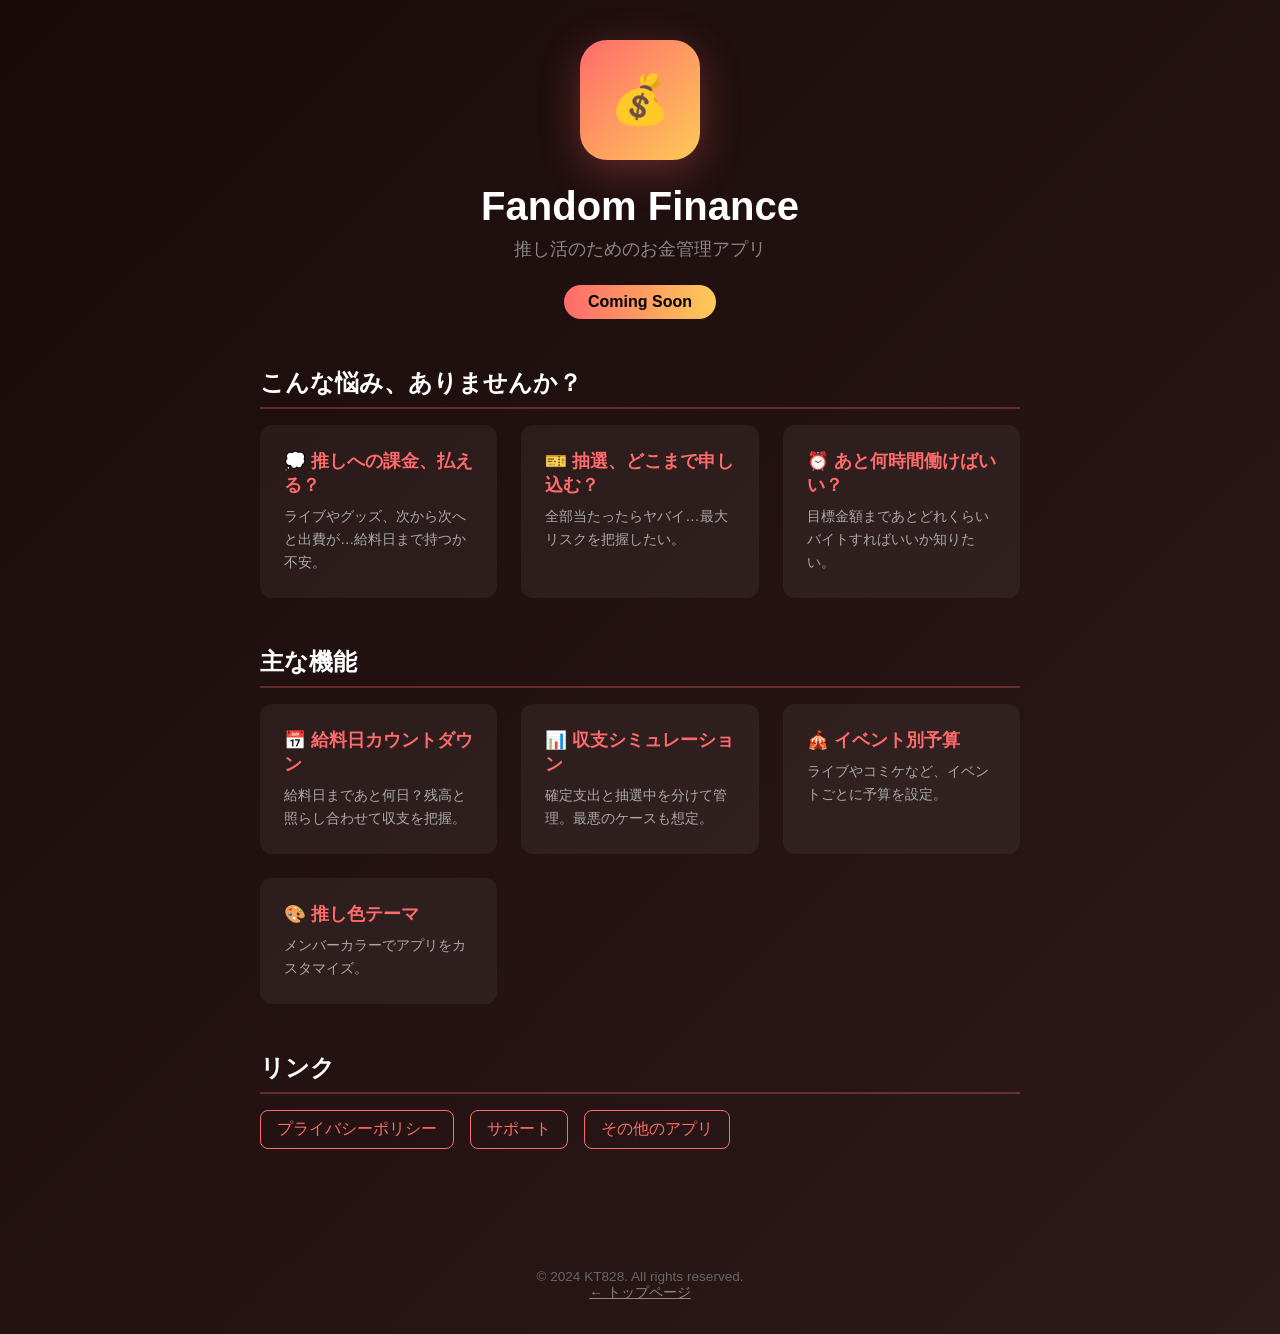
==== fandom/index.html @ 67153ea8 "feat: アプリランディングページを追加 - index.html: アプリ一覧ポータル - yomu/: YOMUランディングページ、プライバシーポリシー、サポート - fandom/: Fand" ====
<!DOCTYPE html>
<html lang="ja">
<head>
    <meta charset="UTF-8">
    <meta name="viewport" content="width=device-width, initial-scale=1.0">
    <title>Fandom Finance - 推し活のお金管理</title>
    <meta name="description" content="推し活のためのお金管理アプリ。給料日までの収支がすぐわかる。">
    <style>
        * { margin: 0; padding: 0; box-sizing: border-box; }
        body {
            font-family: -apple-system, BlinkMacSystemFont, 'Segoe UI', Roboto, sans-serif;
            background: linear-gradient(135deg, #1a0a0a 0%, #2d1a1a 100%);
            min-height: 100vh;
            color: #fff;
        }
        .container { max-width: 800px; margin: 0 auto; padding: 40px 20px; }
        header { text-align: center; margin-bottom: 3rem; }
        .app-icon {
            width: 120px; height: 120px;
            border-radius: 27px;
            background: linear-gradient(135deg, #ff6b6b, #feca57);
            display: flex; align-items: center; justify-content: center;
            font-size: 3rem;
            margin: 0 auto 1.5rem;
            box-shadow: 0 10px 40px rgba(255, 107, 107, 0.3);
        }
        h1 { font-size: 2.5rem; margin-bottom: 0.5rem; }
        .tagline { color: #888; font-size: 1.1rem; }
        .coming-soon {
            display: inline-block;
            background: linear-gradient(90deg, #ff6b6b, #feca57);
            color: #000;
            padding: 0.5rem 1.5rem;
            border-radius: 20px;
            font-weight: bold;
            margin-top: 1.5rem;
        }
        section { margin-bottom: 3rem; }
        h2 {
            font-size: 1.5rem;
            margin-bottom: 1rem;
            padding-bottom: 0.5rem;
            border-bottom: 2px solid rgba(255, 107, 107, 0.3);
        }
        .features {
            display: grid;
            grid-template-columns: repeat(auto-fit, minmax(200px, 1fr));
            gap: 1.5rem;
        }
        .feature {
            background: rgba(255,255,255,0.05);
            border-radius: 12px;
            padding: 1.5rem;
        }
        .feature h3 { font-size: 1.1rem; margin-bottom: 0.5rem; color: #ff6b6b; }
        .feature p { color: #aaa; font-size: 0.9rem; line-height: 1.6; }
        .links { display: flex; gap: 1rem; flex-wrap: wrap; }
        .links a {
            color: #ff6b6b;
            text-decoration: none;
            padding: 0.5rem 1rem;
            border: 1px solid #ff6b6b;
            border-radius: 8px;
            transition: all 0.3s;
        }
        .links a:hover { background: #ff6b6b; color: #000; }
        footer {
            text-align: center;
            padding: 2rem;
            color: #666;
            font-size: 0.85rem;
        }
        footer a { color: #888; }
    </style>
</head>
<body>
    <div class="container">
        <header>
            <div class="app-icon">💰</div>
            <h1>Fandom Finance</h1>
            <p class="tagline">推し活のためのお金管理アプリ</p>
            <span class="coming-soon">Coming Soon</span>
        </header>

        <section>
            <h2>こんな悩み、ありませんか？</h2>
            <div class="features">
                <div class="feature">
                    <h3>💭 推しへの課金、払える？</h3>
                    <p>ライブやグッズ、次から次へと出費が…給料日まで持つか不安。</p>
                </div>
                <div class="feature">
                    <h3>🎫 抽選、どこまで申し込む？</h3>
                    <p>全部当たったらヤバイ…最大リスクを把握したい。</p>
                </div>
                <div class="feature">
                    <h3>⏰ あと何時間働けばいい？</h3>
                    <p>目標金額まであとどれくらいバイトすればいいか知りたい。</p>
                </div>
            </div>
        </section>

        <section>
            <h2>主な機能</h2>
            <div class="features">
                <div class="feature">
                    <h3>📅 給料日カウントダウン</h3>
                    <p>給料日まであと何日？残高と照らし合わせて収支を把握。</p>
                </div>
                <div class="feature">
                    <h3>📊 収支シミュレーション</h3>
                    <p>確定支出と抽選中を分けて管理。最悪のケースも想定。</p>
                </div>
                <div class="feature">
                    <h3>🎪 イベント別予算</h3>
                    <p>ライブやコミケなど、イベントごとに予算を設定。</p>
                </div>
                <div class="feature">
                    <h3>🎨 推し色テーマ</h3>
                    <p>メンバーカラーでアプリをカスタマイズ。</p>
                </div>
            </div>
        </section>

        <section>
            <h2>リンク</h2>
            <div class="links">
                <a href="./privacy.html">プライバシーポリシー</a>
                <a href="./support.html">サポート</a>
                <a href="../">その他のアプリ</a>
            </div>
        </section>
    </div>

    <footer>
        <p>&copy; 2024 KT828. All rights reserved.</p>
        <p><a href="../">← トップページ</a></p>
    </footer>
</body>
</html>
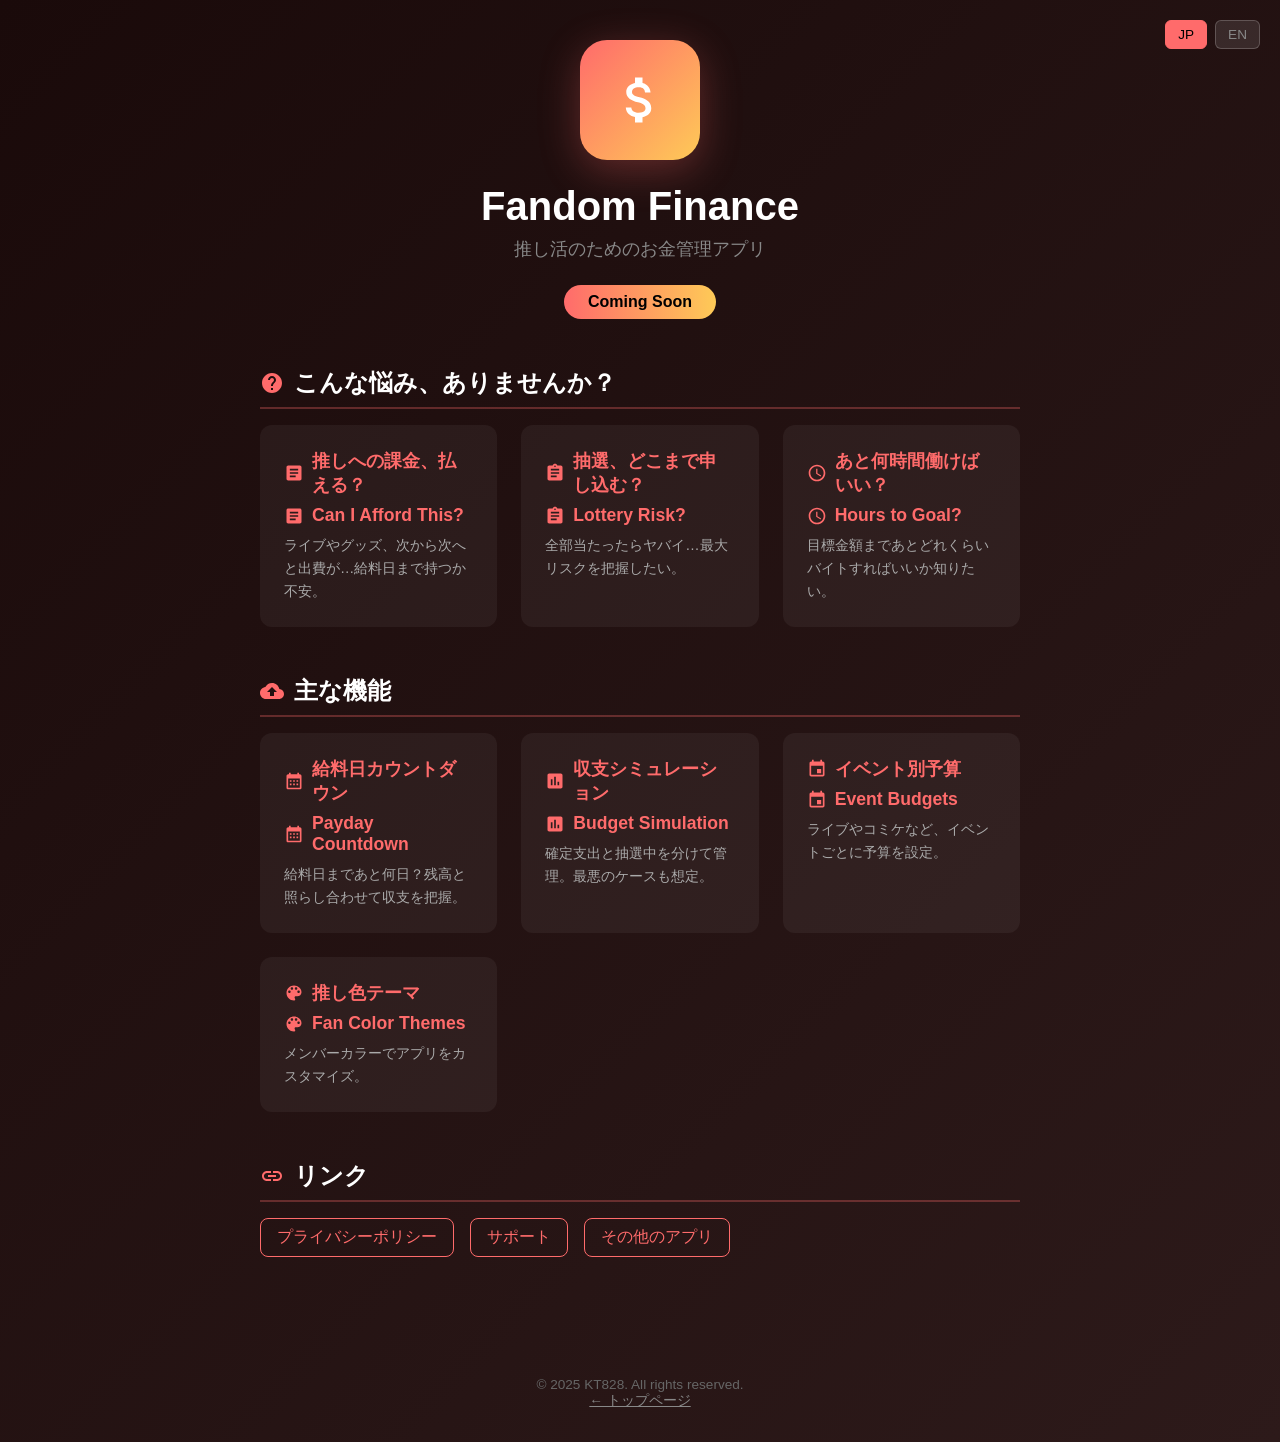
==== commit 8f53a693: "refactor: FandomFinance pages - SVG icons, bilingual, shared form - Replace emojis with Material Des" ====
--- a/fandom/index.html
+++ b/fandom/index.html
@@ -3,8 +3,8 @@
 <head>
     <meta charset="UTF-8">
     <meta name="viewport" content="width=device-width, initial-scale=1.0">
-    <title>Fandom Finance - 推し活のお金管理</title>
-    <meta name="description" content="推し活のためのお金管理アプリ。給料日までの収支がすぐわかる。">
+    <title>Fandom Finance - Fan Activity Budget Manager</title>
+    <meta name="description" content="Budget management app for fan activities. Track your spending until payday.">
     <style>
         * { margin: 0; padding: 0; box-sizing: border-box; }
         body {
@@ -14,15 +14,54 @@
             color: #fff;
         }
         .container { max-width: 800px; margin: 0 auto; padding: 40px 20px; }
+
+        /* Language Switcher */
+        .lang-switch {
+            position: fixed;
+            top: 20px;
+            right: 20px;
+            display: flex;
+            gap: 8px;
+            z-index: 100;
+        }
+        .lang-btn {
+            background: rgba(255,255,255,0.1);
+            border: 1px solid rgba(255,255,255,0.2);
+            color: #888;
+            padding: 6px 12px;
+            border-radius: 6px;
+            cursor: pointer;
+            font-size: 0.85rem;
+            transition: all 0.3s;
+        }
+        .lang-btn.active {
+            background: #ff6b6b;
+            border-color: #ff6b6b;
+            color: #000;
+        }
+        .lang-btn:hover:not(.active) {
+            background: rgba(255,255,255,0.2);
+            color: #fff;
+        }
+
+        /* Hide inactive language */
+        [data-lang="en"] { display: none; }
+        .lang-en [data-lang="ja"] { display: none; }
+        .lang-en [data-lang="en"] { display: block; }
+
         header { text-align: center; margin-bottom: 3rem; }
         .app-icon {
             width: 120px; height: 120px;
             border-radius: 27px;
             background: linear-gradient(135deg, #ff6b6b, #feca57);
             display: flex; align-items: center; justify-content: center;
-            font-size: 3rem;
             margin: 0 auto 1.5rem;
             box-shadow: 0 10px 40px rgba(255, 107, 107, 0.3);
+        }
+        .app-icon svg {
+            width: 60px;
+            height: 60px;
+            fill: white;
         }
         h1 { font-size: 2.5rem; margin-bottom: 0.5rem; }
         .tagline { color: #888; font-size: 1.1rem; }
@@ -41,6 +80,14 @@
             margin-bottom: 1rem;
             padding-bottom: 0.5rem;
             border-bottom: 2px solid rgba(255, 107, 107, 0.3);
+            display: flex;
+            align-items: center;
+            gap: 10px;
+        }
+        h2 svg {
+            width: 24px;
+            height: 24px;
+            fill: #ff6b6b;
         }
         .features {
             display: grid;
@@ -52,7 +99,20 @@
             border-radius: 12px;
             padding: 1.5rem;
         }
-        .feature h3 { font-size: 1.1rem; margin-bottom: 0.5rem; color: #ff6b6b; }
+        .feature h3 {
+            font-size: 1.1rem;
+            margin-bottom: 0.5rem;
+            color: #ff6b6b;
+            display: flex;
+            align-items: center;
+            gap: 8px;
+        }
+        .feature h3 svg {
+            width: 20px;
+            height: 20px;
+            fill: #ff6b6b;
+            flex-shrink: 0;
+        }
         .feature p { color: #aaa; font-size: 0.9rem; line-height: 1.6; }
         .links { display: flex; gap: 1rem; flex-wrap: wrap; }
         .links a {
@@ -74,67 +134,168 @@
     </style>
 </head>
 <body>
+    <div class="lang-switch">
+        <button class="lang-btn active" onclick="setLang('ja')">JP</button>
+        <button class="lang-btn" onclick="setLang('en')">EN</button>
+    </div>
+
     <div class="container">
         <header>
-            <div class="app-icon">💰</div>
+            <div class="app-icon">
+                <svg viewBox="0 0 24 24"><path d="M11.8 10.9c-2.27-.59-3-1.2-3-2.15 0-1.09 1.01-1.85 2.7-1.85 1.78 0 2.44.85 2.5 2.1h2.21c-.07-1.72-1.12-3.3-3.21-3.81V3h-3v2.16c-1.94.42-3.5 1.68-3.5 3.61 0 2.31 1.91 3.46 4.7 4.13 2.5.6 3 1.48 3 2.41 0 .69-.49 1.79-2.7 1.79-2.06 0-2.87-.92-2.98-2.1h-2.2c.12 2.19 1.76 3.42 3.68 3.83V21h3v-2.15c1.95-.37 3.5-1.5 3.5-3.55 0-2.84-2.43-3.81-4.7-4.4z"/></svg>
+            </div>
             <h1>Fandom Finance</h1>
-            <p class="tagline">推し活のためのお金管理アプリ</p>
+            <p class="tagline" data-lang="ja">推し活のためのお金管理アプリ</p>
+            <p class="tagline" data-lang="en">Budget Manager for Fan Activities</p>
             <span class="coming-soon">Coming Soon</span>
         </header>
 
         <section>
-            <h2>こんな悩み、ありませんか？</h2>
+            <h2 data-lang="ja">
+                <svg viewBox="0 0 24 24"><path d="M12 2C6.48 2 2 6.48 2 12s4.48 10 10 10 10-4.48 10-10S17.52 2 12 2zm1 17h-2v-2h2v2zm2.07-7.75l-.9.92C13.45 12.9 13 13.5 13 15h-2v-.5c0-1.1.45-2.1 1.17-2.83l1.24-1.26c.37-.36.59-.86.59-1.41 0-1.1-.9-2-2-2s-2 .9-2 2H8c0-2.21 1.79-4 4-4s4 1.79 4 4c0 .88-.36 1.68-.93 2.25z"/></svg>
+                こんな悩み、ありませんか？
+            </h2>
+            <h2 data-lang="en">
+                <svg viewBox="0 0 24 24"><path d="M12 2C6.48 2 2 6.48 2 12s4.48 10 10 10 10-4.48 10-10S17.52 2 12 2zm1 17h-2v-2h2v2zm2.07-7.75l-.9.92C13.45 12.9 13 13.5 13 15h-2v-.5c0-1.1.45-2.1 1.17-2.83l1.24-1.26c.37-.36.59-.86.59-1.41 0-1.1-.9-2-2-2s-2 .9-2 2H8c0-2.21 1.79-4 4-4s4 1.79 4 4c0 .88-.36 1.68-.93 2.25z"/></svg>
+                Sound Familiar?
+            </h2>
             <div class="features">
                 <div class="feature">
-                    <h3>💭 推しへの課金、払える？</h3>
-                    <p>ライブやグッズ、次から次へと出費が…給料日まで持つか不安。</p>
-                </div>
-                <div class="feature">
-                    <h3>🎫 抽選、どこまで申し込む？</h3>
-                    <p>全部当たったらヤバイ…最大リスクを把握したい。</p>
-                </div>
-                <div class="feature">
-                    <h3>⏰ あと何時間働けばいい？</h3>
-                    <p>目標金額まであとどれくらいバイトすればいいか知りたい。</p>
+                    <h3 data-lang="ja">
+                        <svg viewBox="0 0 24 24"><path d="M19 3H5c-1.1 0-2 .9-2 2v14c0 1.1.9 2 2 2h14c1.1 0 2-.9 2-2V5c0-1.1-.9-2-2-2zm-5 14H7v-2h7v2zm3-4H7v-2h10v2zm0-4H7V7h10v2z"/></svg>
+                        推しへの課金、払える？
+                    </h3>
+                    <h3 data-lang="en">
+                        <svg viewBox="0 0 24 24"><path d="M19 3H5c-1.1 0-2 .9-2 2v14c0 1.1.9 2 2 2h14c1.1 0 2-.9 2-2V5c0-1.1-.9-2-2-2zm-5 14H7v-2h7v2zm3-4H7v-2h10v2zm0-4H7V7h10v2z"/></svg>
+                        Can I Afford This?
+                    </h3>
+                    <p data-lang="ja">ライブやグッズ、次から次へと出費が…給料日まで持つか不安。</p>
+                    <p data-lang="en">Concerts, merch, events... Will my budget last until payday?</p>
+                </div>
+                <div class="feature">
+                    <h3 data-lang="ja">
+                        <svg viewBox="0 0 24 24"><path d="M19 3h-4.18C14.4 1.84 13.3 1 12 1c-1.3 0-2.4.84-2.82 2H5c-1.1 0-2 .9-2 2v14c0 1.1.9 2 2 2h14c1.1 0 2-.9 2-2V5c0-1.1-.9-2-2-2zm-7 0c.55 0 1 .45 1 1s-.45 1-1 1-1-.45-1-1 .45-1 1-1zm2 14H7v-2h7v2zm3-4H7v-2h10v2zm0-4H7V7h10v2z"/></svg>
+                        抽選、どこまで申し込む？
+                    </h3>
+                    <h3 data-lang="en">
+                        <svg viewBox="0 0 24 24"><path d="M19 3h-4.18C14.4 1.84 13.3 1 12 1c-1.3 0-2.4.84-2.82 2H5c-1.1 0-2 .9-2 2v14c0 1.1.9 2 2 2h14c1.1 0 2-.9 2-2V5c0-1.1-.9-2-2-2zm-7 0c.55 0 1 .45 1 1s-.45 1-1 1-1-.45-1-1 .45-1 1-1zm2 14H7v-2h7v2zm3-4H7v-2h10v2zm0-4H7V7h10v2z"/></svg>
+                        Lottery Risk?
+                    </h3>
+                    <p data-lang="ja">全部当たったらヤバイ…最大リスクを把握したい。</p>
+                    <p data-lang="en">What if all my lottery entries win? Know your max risk.</p>
+                </div>
+                <div class="feature">
+                    <h3 data-lang="ja">
+                        <svg viewBox="0 0 24 24"><path d="M11.99 2C6.47 2 2 6.48 2 12s4.47 10 9.99 10C17.52 22 22 17.52 22 12S17.52 2 11.99 2zM12 20c-4.42 0-8-3.58-8-8s3.58-8 8-8 8 3.58 8 8-3.58 8-8 8zm.5-13H11v6l5.25 3.15.75-1.23-4.5-2.67z"/></svg>
+                        あと何時間働けばいい？
+                    </h3>
+                    <h3 data-lang="en">
+                        <svg viewBox="0 0 24 24"><path d="M11.99 2C6.47 2 2 6.48 2 12s4.47 10 9.99 10C17.52 22 22 17.52 22 12S17.52 2 11.99 2zM12 20c-4.42 0-8-3.58-8-8s3.58-8 8-8 8 3.58 8 8-3.58 8-8 8zm.5-13H11v6l5.25 3.15.75-1.23-4.5-2.67z"/></svg>
+                        Hours to Goal?
+                    </h3>
+                    <p data-lang="ja">目標金額まであとどれくらいバイトすればいいか知りたい。</p>
+                    <p data-lang="en">Calculate how many work hours until you reach your savings goal.</p>
                 </div>
             </div>
         </section>
 
         <section>
-            <h2>主な機能</h2>
+            <h2 data-lang="ja">
+                <svg viewBox="0 0 24 24"><path d="M19.35 10.04C18.67 6.59 15.64 4 12 4 9.11 4 6.6 5.64 5.35 8.04 2.34 8.36 0 10.91 0 14c0 3.31 2.69 6 6 6h13c2.76 0 5-2.24 5-5 0-2.64-2.05-4.78-4.65-4.96zM14 13v4h-4v-4H7l5-5 5 5h-3z"/></svg>
+                主な機能
+            </h2>
+            <h2 data-lang="en">
+                <svg viewBox="0 0 24 24"><path d="M19.35 10.04C18.67 6.59 15.64 4 12 4 9.11 4 6.6 5.64 5.35 8.04 2.34 8.36 0 10.91 0 14c0 3.31 2.69 6 6 6h13c2.76 0 5-2.24 5-5 0-2.64-2.05-4.78-4.65-4.96zM14 13v4h-4v-4H7l5-5 5 5h-3z"/></svg>
+                Key Features
+            </h2>
             <div class="features">
                 <div class="feature">
-                    <h3>📅 給料日カウントダウン</h3>
-                    <p>給料日まであと何日？残高と照らし合わせて収支を把握。</p>
-                </div>
-                <div class="feature">
-                    <h3>📊 収支シミュレーション</h3>
-                    <p>確定支出と抽選中を分けて管理。最悪のケースも想定。</p>
-                </div>
-                <div class="feature">
-                    <h3>🎪 イベント別予算</h3>
-                    <p>ライブやコミケなど、イベントごとに予算を設定。</p>
-                </div>
-                <div class="feature">
-                    <h3>🎨 推し色テーマ</h3>
-                    <p>メンバーカラーでアプリをカスタマイズ。</p>
+                    <h3 data-lang="ja">
+                        <svg viewBox="0 0 24 24"><path d="M19 4h-1V2h-2v2H8V2H6v2H5c-1.11 0-1.99.9-1.99 2L3 20c0 1.1.89 2 2 2h14c1.1 0 2-.9 2-2V6c0-1.1-.9-2-2-2zm0 16H5V9h14v11zM9 11H7v2h2v-2zm4 0h-2v2h2v-2zm4 0h-2v2h2v-2zm-8 4H7v2h2v-2zm4 0h-2v2h2v-2zm4 0h-2v2h2v-2z"/></svg>
+                        給料日カウントダウン
+                    </h3>
+                    <h3 data-lang="en">
+                        <svg viewBox="0 0 24 24"><path d="M19 4h-1V2h-2v2H8V2H6v2H5c-1.11 0-1.99.9-1.99 2L3 20c0 1.1.89 2 2 2h14c1.1 0 2-.9 2-2V6c0-1.1-.9-2-2-2zm0 16H5V9h14v11zM9 11H7v2h2v-2zm4 0h-2v2h2v-2zm4 0h-2v2h2v-2zm-8 4H7v2h2v-2zm4 0h-2v2h2v-2zm4 0h-2v2h2v-2z"/></svg>
+                        Payday Countdown
+                    </h3>
+                    <p data-lang="ja">給料日まであと何日？残高と照らし合わせて収支を把握。</p>
+                    <p data-lang="en">Days until payday with balance tracking and spending overview.</p>
+                </div>
+                <div class="feature">
+                    <h3 data-lang="ja">
+                        <svg viewBox="0 0 24 24"><path d="M19 3H5c-1.1 0-2 .9-2 2v14c0 1.1.9 2 2 2h14c1.1 0 2-.9 2-2V5c0-1.1-.9-2-2-2zM9 17H7v-7h2v7zm4 0h-2V7h2v10zm4 0h-2v-4h2v4z"/></svg>
+                        収支シミュレーション
+                    </h3>
+                    <h3 data-lang="en">
+                        <svg viewBox="0 0 24 24"><path d="M19 3H5c-1.1 0-2 .9-2 2v14c0 1.1.9 2 2 2h14c1.1 0 2-.9 2-2V5c0-1.1-.9-2-2-2zM9 17H7v-7h2v7zm4 0h-2V7h2v10zm4 0h-2v-4h2v4z"/></svg>
+                        Budget Simulation
+                    </h3>
+                    <p data-lang="ja">確定支出と抽選中を分けて管理。最悪のケースも想定。</p>
+                    <p data-lang="en">Separate confirmed vs pending expenses. Plan for worst case.</p>
+                </div>
+                <div class="feature">
+                    <h3 data-lang="ja">
+                        <svg viewBox="0 0 24 24"><path d="M17 12h-5v5h5v-5zM16 1v2H8V1H6v2H5c-1.11 0-1.99.9-1.99 2L3 19c0 1.1.89 2 2 2h14c1.1 0 2-.9 2-2V5c0-1.1-.9-2-2-2h-1V1h-2zm3 18H5V8h14v11z"/></svg>
+                        イベント別予算
+                    </h3>
+                    <h3 data-lang="en">
+                        <svg viewBox="0 0 24 24"><path d="M17 12h-5v5h5v-5zM16 1v2H8V1H6v2H5c-1.11 0-1.99.9-1.99 2L3 19c0 1.1.89 2 2 2h14c1.1 0 2-.9 2-2V5c0-1.1-.9-2-2-2h-1V1h-2zm3 18H5V8h14v11z"/></svg>
+                        Event Budgets
+                    </h3>
+                    <p data-lang="ja">ライブやコミケなど、イベントごとに予算を設定。</p>
+                    <p data-lang="en">Set budgets per event: concerts, conventions, meet & greets.</p>
+                </div>
+                <div class="feature">
+                    <h3 data-lang="ja">
+                        <svg viewBox="0 0 24 24"><path d="M12 3c-4.97 0-9 4.03-9 9s4.03 9 9 9c.83 0 1.5-.67 1.5-1.5 0-.39-.15-.74-.39-1.01-.23-.26-.38-.61-.38-.99 0-.83.67-1.5 1.5-1.5H16c2.76 0 5-2.24 5-5 0-4.42-4.03-8-9-8zm-5.5 9c-.83 0-1.5-.67-1.5-1.5S5.67 9 6.5 9 8 9.67 8 10.5 7.33 12 6.5 12zm3-4C8.67 8 8 7.33 8 6.5S8.67 5 9.5 5s1.5.67 1.5 1.5S10.33 8 9.5 8zm5 0c-.83 0-1.5-.67-1.5-1.5S13.67 5 14.5 5s1.5.67 1.5 1.5S15.33 8 14.5 8zm3 4c-.83 0-1.5-.67-1.5-1.5S16.67 9 17.5 9s1.5.67 1.5 1.5-.67 1.5-1.5 1.5z"/></svg>
+                        推し色テーマ
+                    </h3>
+                    <h3 data-lang="en">
+                        <svg viewBox="0 0 24 24"><path d="M12 3c-4.97 0-9 4.03-9 9s4.03 9 9 9c.83 0 1.5-.67 1.5-1.5 0-.39-.15-.74-.39-1.01-.23-.26-.38-.61-.38-.99 0-.83.67-1.5 1.5-1.5H16c2.76 0 5-2.24 5-5 0-4.42-4.03-8-9-8zm-5.5 9c-.83 0-1.5-.67-1.5-1.5S5.67 9 6.5 9 8 9.67 8 10.5 7.33 12 6.5 12zm3-4C8.67 8 8 7.33 8 6.5S8.67 5 9.5 5s1.5.67 1.5 1.5S10.33 8 9.5 8zm5 0c-.83 0-1.5-.67-1.5-1.5S13.67 5 14.5 5s1.5.67 1.5 1.5S15.33 8 14.5 8zm3 4c-.83 0-1.5-.67-1.5-1.5S16.67 9 17.5 9s1.5.67 1.5 1.5-.67 1.5-1.5 1.5z"/></svg>
+                        Fan Color Themes
+                    </h3>
+                    <p data-lang="ja">メンバーカラーでアプリをカスタマイズ。</p>
+                    <p data-lang="en">Customize with your favorite member's color.</p>
                 </div>
             </div>
         </section>
 
         <section>
-            <h2>リンク</h2>
+            <h2 data-lang="ja">
+                <svg viewBox="0 0 24 24"><path d="M3.9 12c0-1.71 1.39-3.1 3.1-3.1h4V7H7c-2.76 0-5 2.24-5 5s2.24 5 5 5h4v-1.9H7c-1.71 0-3.1-1.39-3.1-3.1zM8 13h8v-2H8v2zm9-6h-4v1.9h4c1.71 0 3.1 1.39 3.1 3.1s-1.39 3.1-3.1 3.1h-4V17h4c2.76 0 5-2.24 5-5s-2.24-5-5-5z"/></svg>
+                リンク
+            </h2>
+            <h2 data-lang="en">
+                <svg viewBox="0 0 24 24"><path d="M3.9 12c0-1.71 1.39-3.1 3.1-3.1h4V7H7c-2.76 0-5 2.24-5 5s2.24 5 5 5h4v-1.9H7c-1.71 0-3.1-1.39-3.1-3.1zM8 13h8v-2H8v2zm9-6h-4v1.9h4c1.71 0 3.1 1.39 3.1 3.1s-1.39 3.1-3.1 3.1h-4V17h4c2.76 0 5-2.24 5-5s-2.24-5-5-5z"/></svg>
+                Links
+            </h2>
             <div class="links">
-                <a href="./privacy.html">プライバシーポリシー</a>
-                <a href="./support.html">サポート</a>
-                <a href="../">その他のアプリ</a>
+                <a href="./privacy.html" data-lang="ja">プライバシーポリシー</a>
+                <a href="./privacy.html" data-lang="en">Privacy Policy</a>
+                <a href="./support.html" data-lang="ja">サポート</a>
+                <a href="./support.html" data-lang="en">Support</a>
+                <a href="../" data-lang="ja">その他のアプリ</a>
+                <a href="../" data-lang="en">Other Apps</a>
             </div>
         </section>
     </div>
 
     <footer>
-        <p>&copy; 2024 KT828. All rights reserved.</p>
-        <p><a href="../">← トップページ</a></p>
+        <p>&copy; 2025 KT828. All rights reserved.</p>
+        <p><a href="../" data-lang="ja">← トップページ</a><a href="../" data-lang="en">← Home</a></p>
     </footer>
+
+    <script>
+        function setLang(lang) {
+            document.body.classList.toggle('lang-en', lang === 'en');
+            document.querySelectorAll('.lang-btn').forEach(btn => {
+                btn.classList.toggle('active', btn.textContent === (lang === 'ja' ? 'JP' : 'EN'));
+            });
+            localStorage.setItem('fandom-lang', lang);
+        }
+        // Load saved language preference
+        const savedLang = localStorage.getItem('fandom-lang');
+        if (savedLang) setLang(savedLang);
+    </script>
 </body>
 </html>
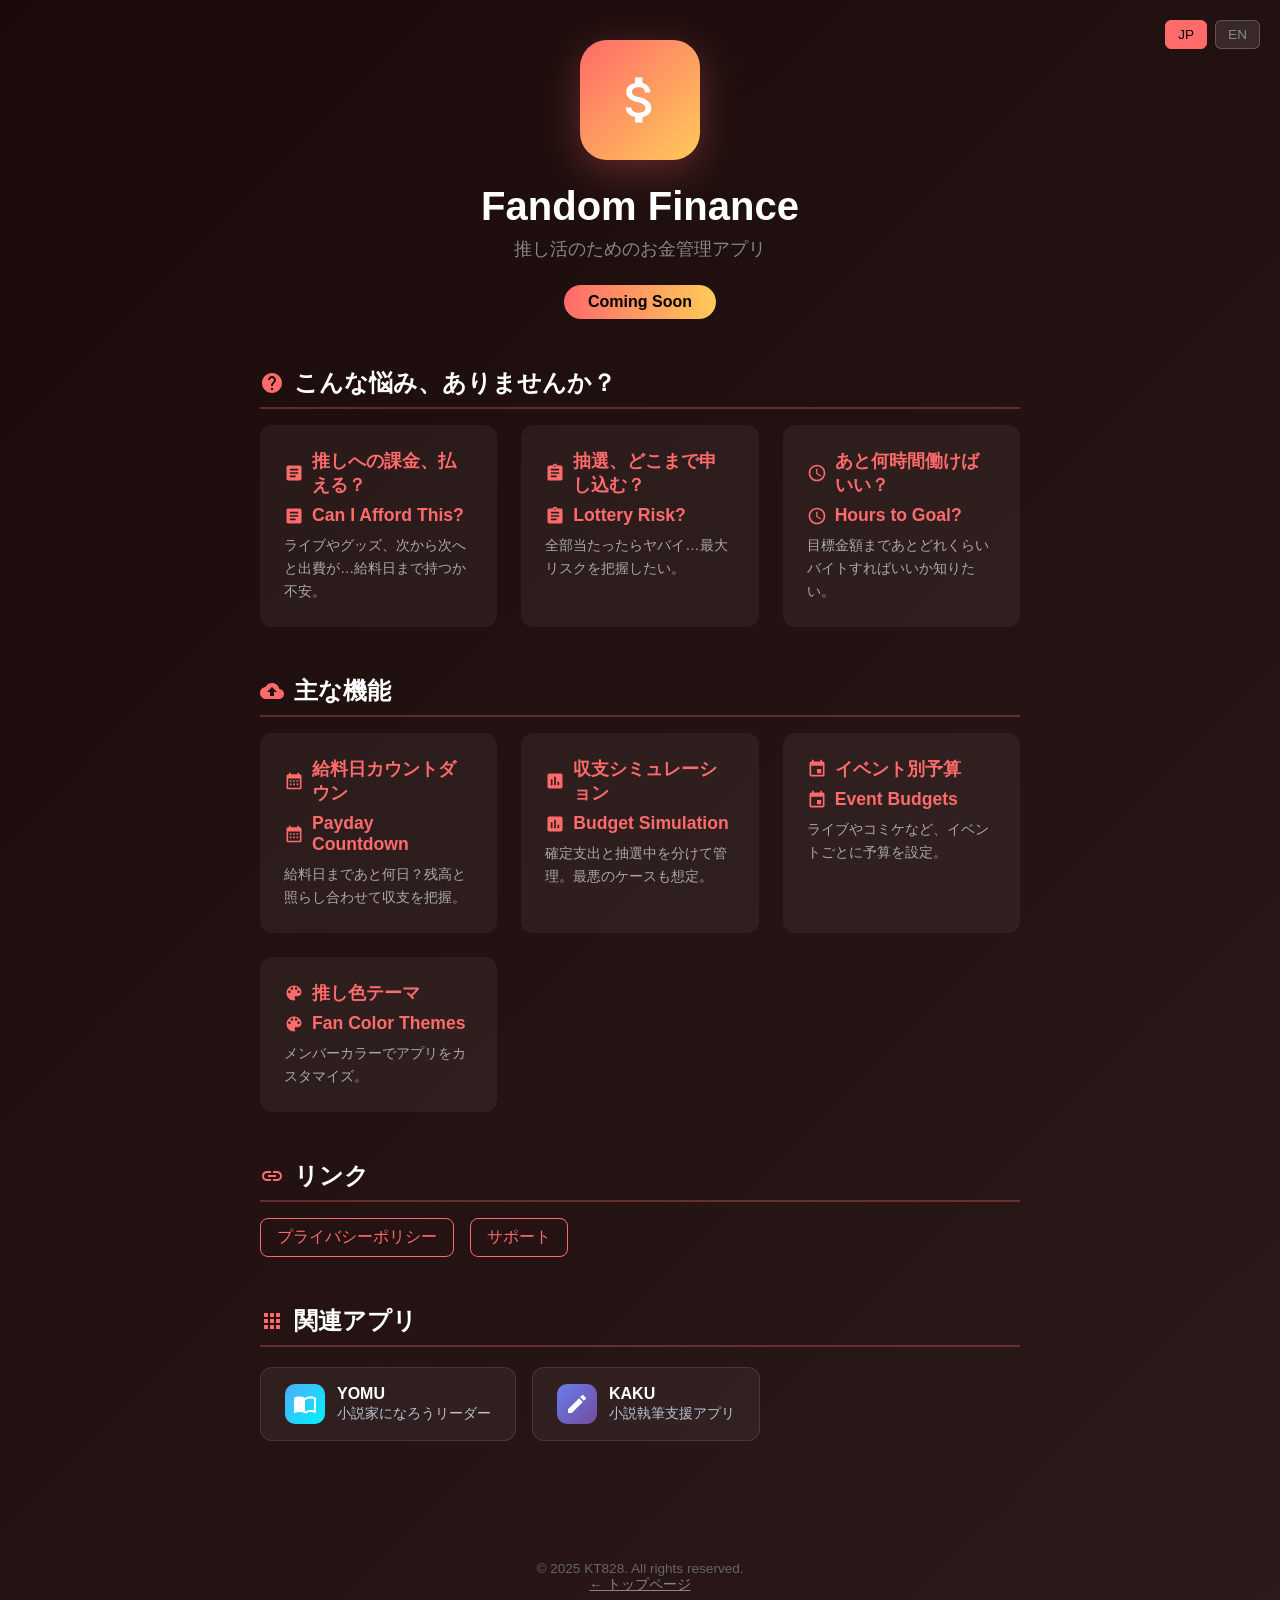
==== commit ecafd2fb: "Add centralized app list management for cross-app linking - Create shared/apps.js with APP_LIST conf" ====
--- a/fandom/index.html
+++ b/fandom/index.html
@@ -274,12 +274,25 @@
                 <a href="./privacy.html" data-lang="en">Privacy Policy</a>
                 <a href="./support.html" data-lang="ja">サポート</a>
                 <a href="./support.html" data-lang="en">Support</a>
-                <a href="../" data-lang="ja">その他のアプリ</a>
-                <a href="../" data-lang="en">Other Apps</a>
             </div>
         </section>
+
+        <section id="related-apps" data-related-apps="fandom" style="margin-top:2rem;"></section>
     </div>
 
+    <script src="../shared/apps.js"></script>
+    <script>
+        // Update related apps language when language changes
+        const originalSetLang = setLang;
+        setLang = function(lang) {
+            originalSetLang(lang);
+            const container = document.getElementById('related-apps');
+            if (container) {
+                container.dataset.lang = lang;
+                renderRelatedApps('fandom', 'related-apps', { lang });
+            }
+        };
+    </script>
     <footer>
         <p>&copy; 2025 KT828. All rights reserved.</p>
         <p><a href="../" data-lang="ja">← トップページ</a><a href="../" data-lang="en">← Home</a></p>
